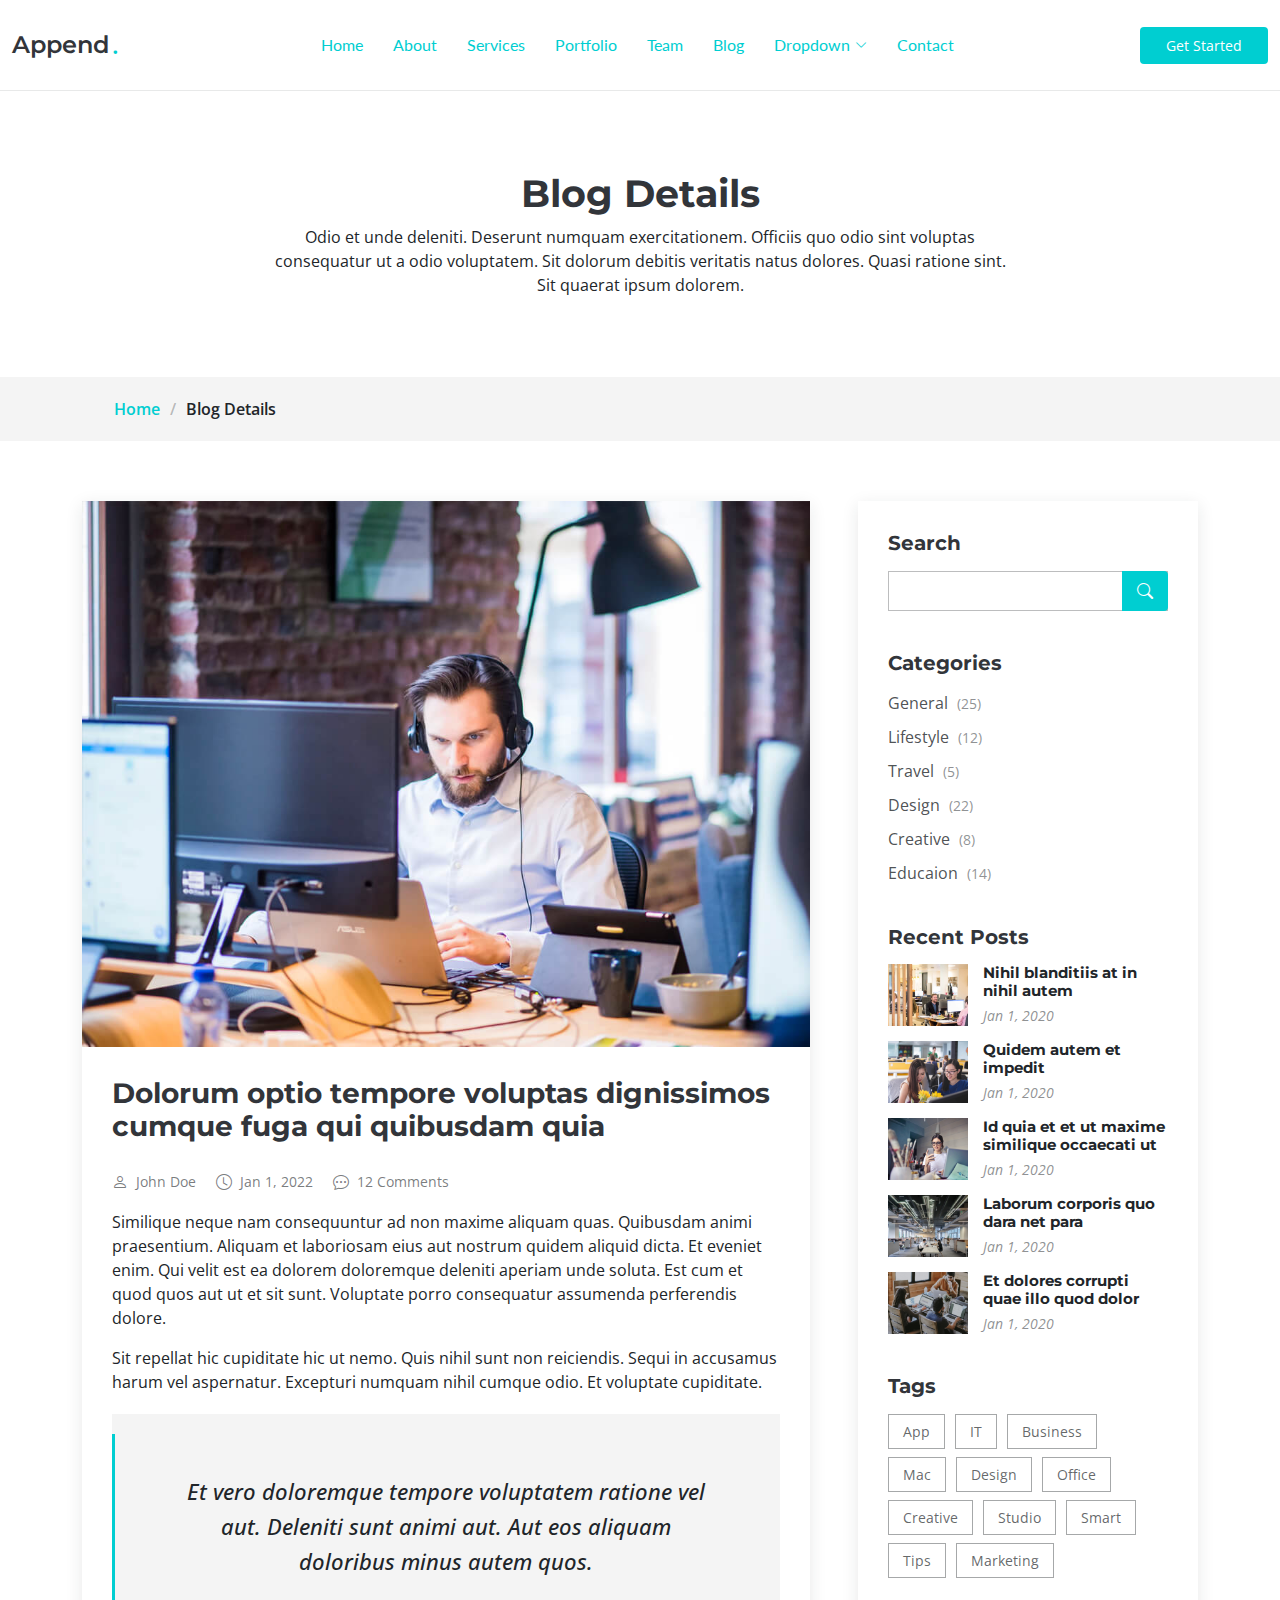
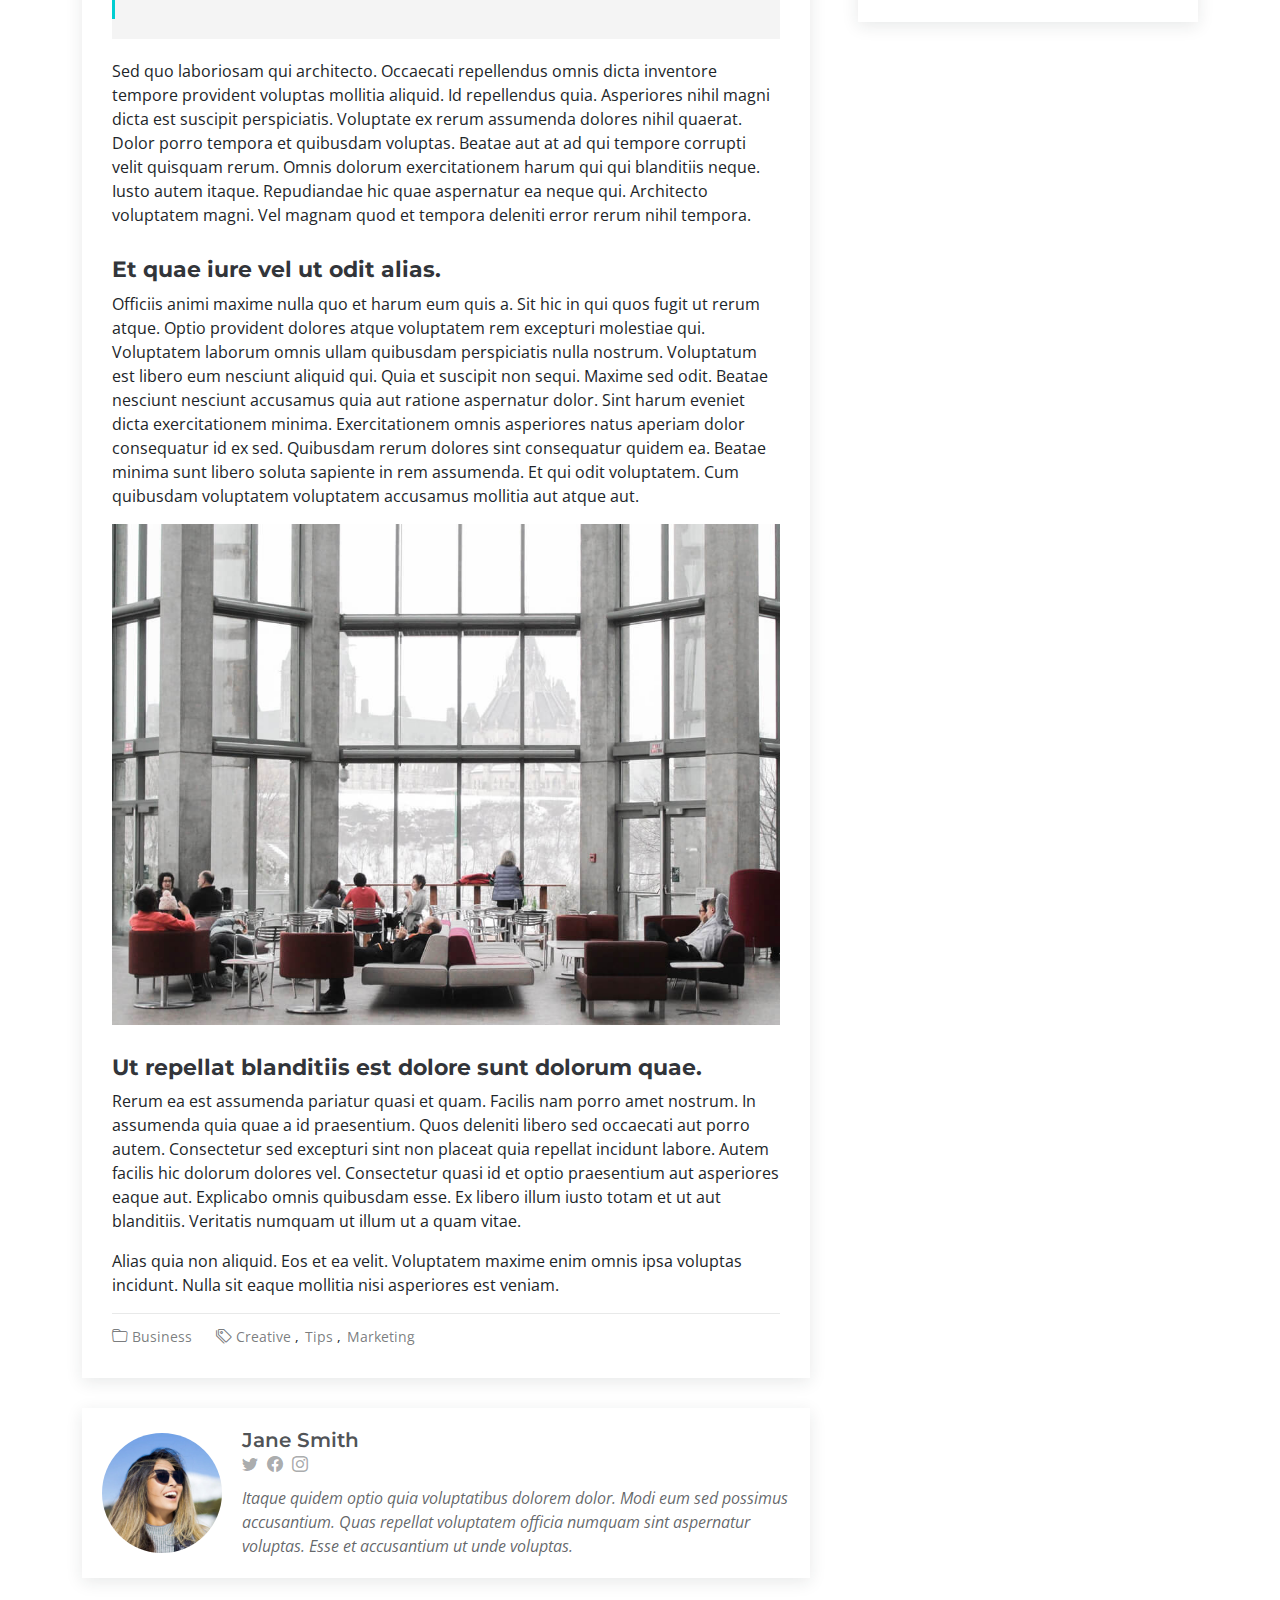
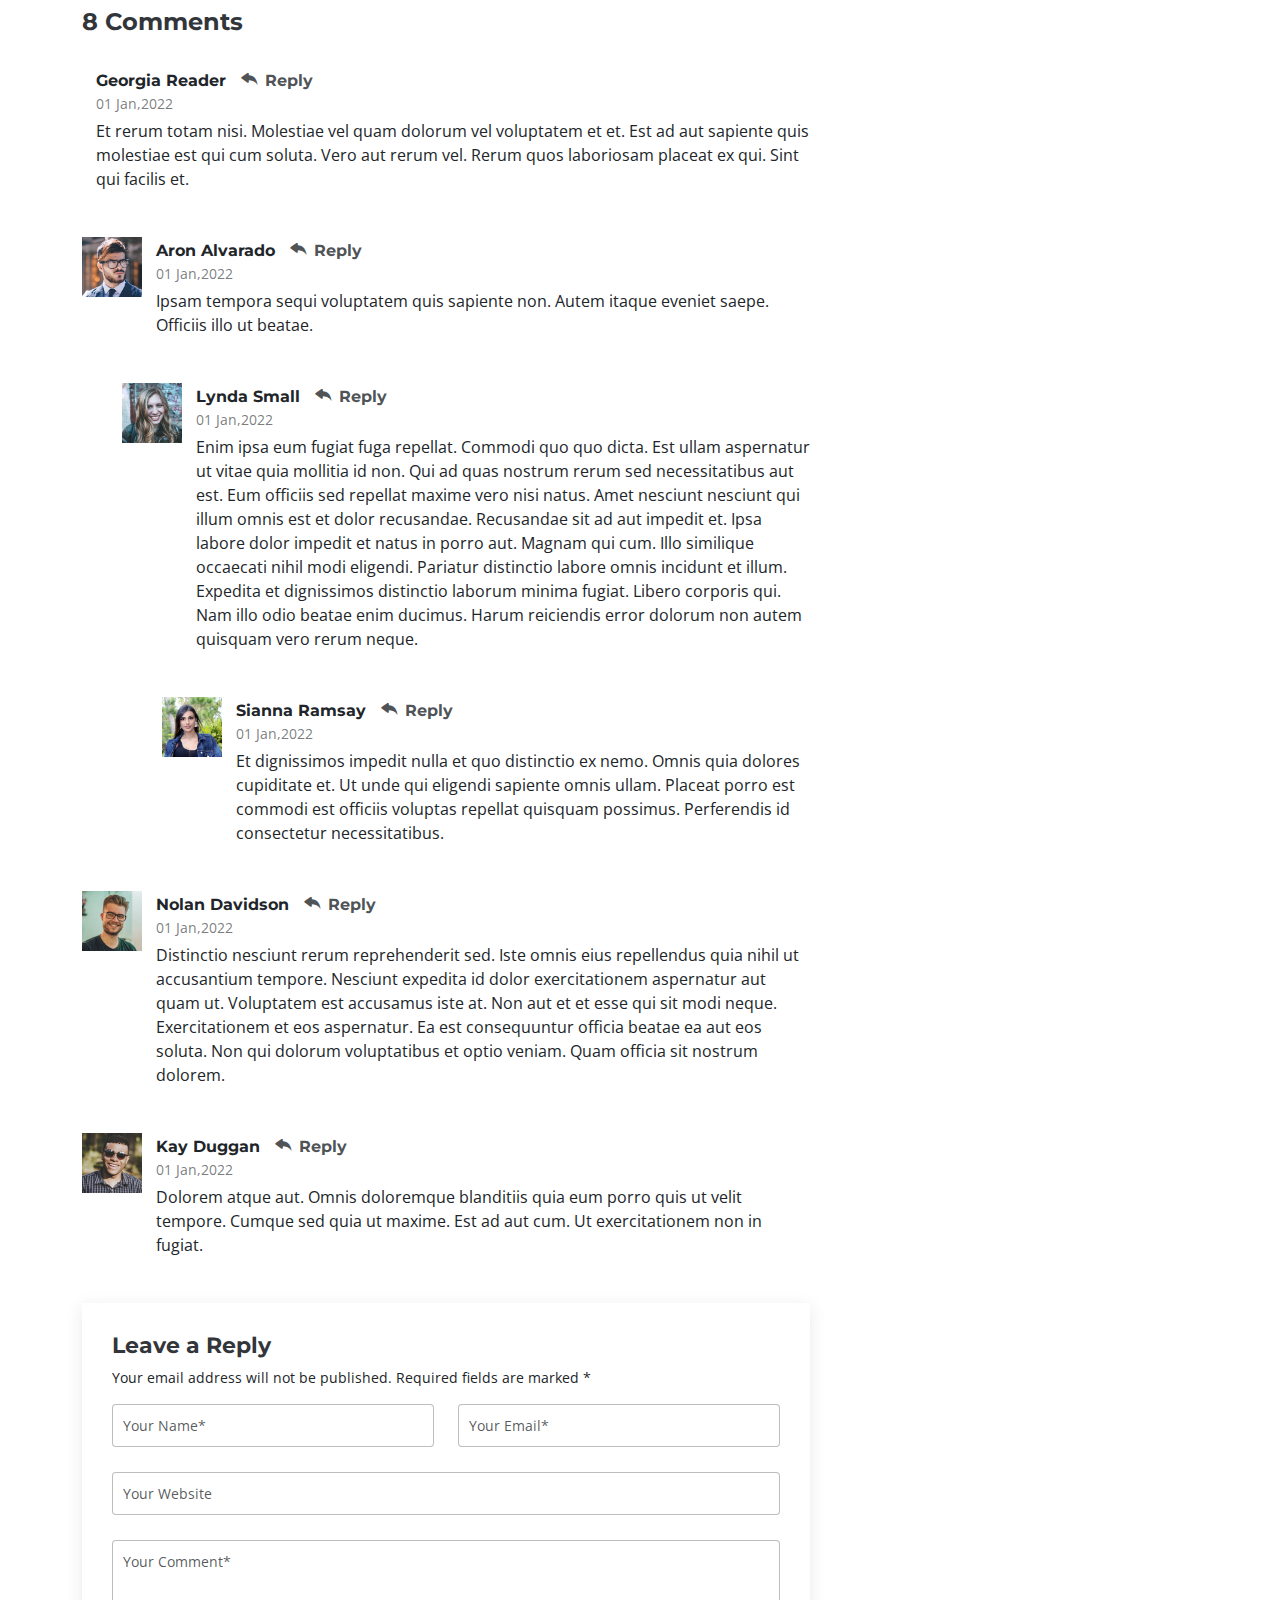
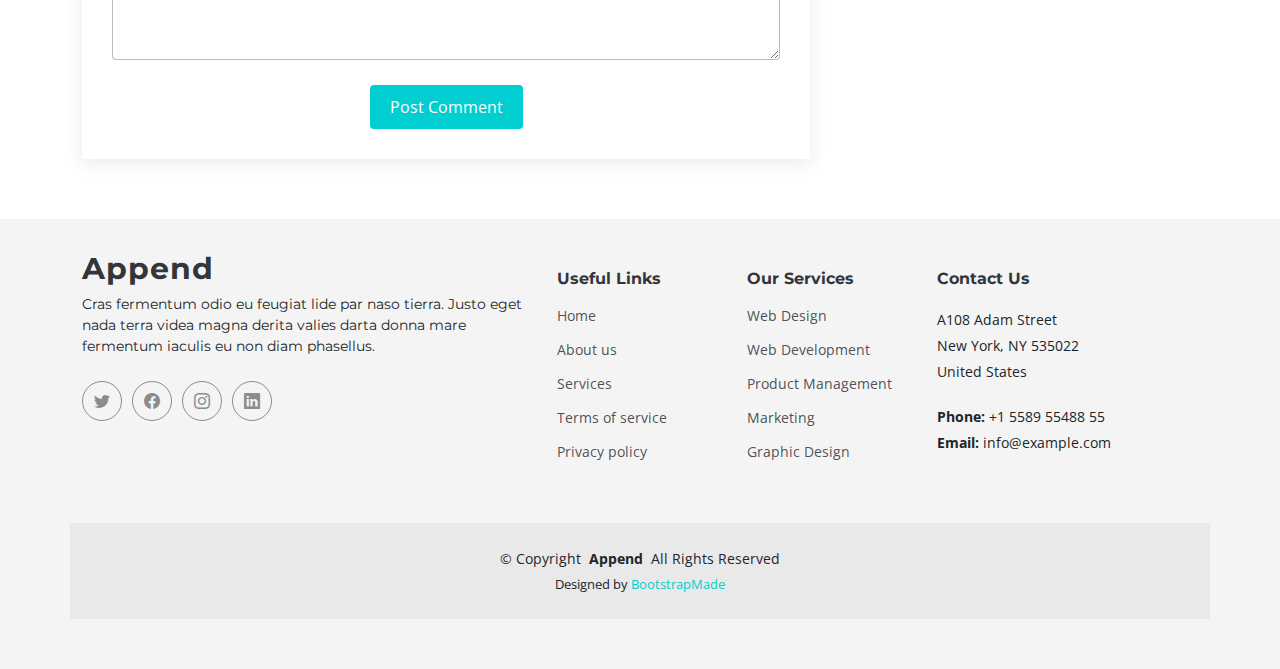
==== blog-details.html @ c31ed6a3 "Changes 01" ====
<!DOCTYPE html>
<html lang="en">

<head>
  <meta charset="utf-8">
  <meta content="width=device-width, initial-scale=1.0" name="viewport">

  <title>Blog Details - Append Bootstrap Temlate</title>
  <meta content="" name="description">
  <meta content="" name="keywords">

  <!-- Favicons -->
  <link href="assets/img/favicon.png" rel="icon">
  <link href="assets/img/apple-touch-icon.png" rel="apple-touch-icon">

  <!-- Fonts -->
  <link href="https://fonts.googleapis.com" rel="preconnect">
  <link href="https://fonts.gstatic.com" rel="preconnect" crossorigin>
  <link href="https://fonts.googleapis.com/css2?family=Open+Sans:ital,wght@0,300;0,400;0,500;0,600;0,700;0,800;1,300;1,400;1,500;1,600;1,700;1,800&family=Montserrat:ital,wght@0,100;0,200;0,300;0,400;0,500;0,600;0,700;0,800;0,900;1,100;1,200;1,300;1,400;1,500;1,600;1,700;1,800;1,900&family=Lato:ital,wght@0,100;0,300;0,400;0,700;0,900;1,100;1,300;1,400;1,700;1,900&display=swap" rel="stylesheet">

  <!-- Vendor CSS Files -->
  <link href="assets/vendor/bootstrap/css/bootstrap.min.css" rel="stylesheet">
  <link href="assets/vendor/bootstrap-icons/bootstrap-icons.css" rel="stylesheet">
  <link href="assets/vendor/glightbox/css/glightbox.min.css" rel="stylesheet">
  <link href="assets/vendor/swiper/swiper-bundle.min.css" rel="stylesheet">
  <link href="assets/vendor/aos/aos.css" rel="stylesheet">

  <!-- Template Main CSS File -->
  <link href="assets/css/main.css" rel="stylesheet">

  <!-- =======================================================
  * Template Name: Append
  * Updated: Sep 18 2023 with Bootstrap v5.3.2
  * Template URL: https://bootstrapmade.com/append-bootstrap-website-template/
  * Author: BootstrapMade.com
  * License: https://bootstrapmade.com/license/
  ======================================================== -->
</head>

<body class="blog-details-page" data-bs-spy="scroll" data-bs-target="#navmenu">

  <!-- ======= Header ======= -->
  <header id="header" class="header sticky-top d-flex align-items-center">
    <div class="container-fluid d-flex align-items-center justify-content-between">

      <a href="index.html" class="logo d-flex align-items-center me-auto me-xl-0">
        <!-- Uncomment the line below if you also wish to use an image logo -->
        <!-- <img src="assets/img/logo.png" alt=""> -->
        <h1>Append</h1>
        <span>.</span>
      </a>

      <!-- Nav Menu -->
      <nav id="navmenu" class="navmenu">
        <ul>
          <li><a href="index.html#hero">Home</a></li>
          <li><a href="index.html#about">About</a></li>
          <li><a href="index.html#services">Services</a></li>
          <li><a href="index.html#portfolio">Portfolio</a></li>
          <li><a href="index.html#team">Team</a></li>
          <li><a href="blog.html">Blog</a></li>
          <li class="dropdown has-dropdown"><a href="#"><span>Dropdown</span> <i class="bi bi-chevron-down"></i></a>
            <ul class="dd-box-shadow">
              <li><a href="#">Dropdown 1</a></li>
              <li class="dropdown has-dropdown"><a href="#"><span>Deep Dropdown</span> <i class="bi bi-chevron-down"></i></a>
                <ul class="dd-box-shadow">
                  <li><a href="#">Deep Dropdown 1</a></li>
                  <li><a href="#">Deep Dropdown 2</a></li>
                  <li><a href="#">Deep Dropdown 3</a></li>
                  <li><a href="#">Deep Dropdown 4</a></li>
                  <li><a href="#">Deep Dropdown 5</a></li>
                </ul>
              </li>
              <li><a href="#">Dropdown 2</a></li>
              <li><a href="#">Dropdown 3</a></li>
              <li><a href="#">Dropdown 4</a></li>
            </ul>
          </li>
          <li><a href="index.html#contact">Contact</a></li>
        </ul>

        <i class="mobile-nav-toggle d-xl-none bi bi-list"></i>
      </nav><!-- End Nav Menu -->

      <a class="btn-getstarted" href="index.html#about">Get Started</a>

    </div>
  </header><!-- End Header -->

  <main id="main">

    <!-- Blog Details Page Title & Breadcrumbs -->
    <div data-aos="fade" class="page-title">
      <div class="heading">
        <div class="container">
          <div class="row d-flex justify-content-center text-center">
            <div class="col-lg-8">
              <h1>Blog Details</h1>
              <p class="mb-0">Odio et unde deleniti. Deserunt numquam exercitationem. Officiis quo odio sint voluptas consequatur ut a odio voluptatem. Sit dolorum debitis veritatis natus dolores. Quasi ratione sint. Sit quaerat ipsum dolorem.</p>
            </div>
          </div>
        </div>
      </div>
      <nav class="breadcrumbs">
        <div class="container">
          <ol>
            <li><a href="index.html">Home</a></li>
            <li class="current">Blog Details</li>
          </ol>
        </div>
      </nav>
    </div><!-- End Page Title -->

    <!-- Blog-details Section - Blog Details Page -->
    <section id="blog-details" class="blog-details">

      <div class="container" data-aos="fade-up" data-aos-delay="100">

        <div class="row g-5">

          <div class="col-lg-8">

            <article class="article">

              <div class="post-img">
                <img src="assets/img/blog/blog-1.jpg" alt="" class="img-fluid">
              </div>

              <h2 class="title">Dolorum optio tempore voluptas dignissimos cumque fuga qui quibusdam quia</h2>

              <div class="meta-top">
                <ul>
                  <li class="d-flex align-items-center"><i class="bi bi-person"></i> <a href="blog-details.html">John Doe</a></li>
                  <li class="d-flex align-items-center"><i class="bi bi-clock"></i> <a href="blog-details.html"><time datetime="2020-01-01">Jan 1, 2022</time></a></li>
                  <li class="d-flex align-items-center"><i class="bi bi-chat-dots"></i> <a href="blog-details.html">12 Comments</a></li>
                </ul>
              </div><!-- End meta top -->

              <div class="content">
                <p>
                  Similique neque nam consequuntur ad non maxime aliquam quas. Quibusdam animi praesentium. Aliquam et laboriosam eius aut nostrum quidem aliquid dicta.
                  Et eveniet enim. Qui velit est ea dolorem doloremque deleniti aperiam unde soluta. Est cum et quod quos aut ut et sit sunt. Voluptate porro consequatur assumenda perferendis dolore.
                </p>

                <p>
                  Sit repellat hic cupiditate hic ut nemo. Quis nihil sunt non reiciendis. Sequi in accusamus harum vel aspernatur. Excepturi numquam nihil cumque odio. Et voluptate cupiditate.
                </p>

                <blockquote>
                  <p>
                    Et vero doloremque tempore voluptatem ratione vel aut. Deleniti sunt animi aut. Aut eos aliquam doloribus minus autem quos.
                  </p>
                </blockquote>

                <p>
                  Sed quo laboriosam qui architecto. Occaecati repellendus omnis dicta inventore tempore provident voluptas mollitia aliquid. Id repellendus quia. Asperiores nihil magni dicta est suscipit perspiciatis. Voluptate ex rerum assumenda dolores nihil quaerat.
                  Dolor porro tempora et quibusdam voluptas. Beatae aut at ad qui tempore corrupti velit quisquam rerum. Omnis dolorum exercitationem harum qui qui blanditiis neque.
                  Iusto autem itaque. Repudiandae hic quae aspernatur ea neque qui. Architecto voluptatem magni. Vel magnam quod et tempora deleniti error rerum nihil tempora.
                </p>

                <h3>Et quae iure vel ut odit alias.</h3>
                <p>
                  Officiis animi maxime nulla quo et harum eum quis a. Sit hic in qui quos fugit ut rerum atque. Optio provident dolores atque voluptatem rem excepturi molestiae qui. Voluptatem laborum omnis ullam quibusdam perspiciatis nulla nostrum. Voluptatum est libero eum nesciunt aliquid qui.
                  Quia et suscipit non sequi. Maxime sed odit. Beatae nesciunt nesciunt accusamus quia aut ratione aspernatur dolor. Sint harum eveniet dicta exercitationem minima. Exercitationem omnis asperiores natus aperiam dolor consequatur id ex sed. Quibusdam rerum dolores sint consequatur quidem ea.
                  Beatae minima sunt libero soluta sapiente in rem assumenda. Et qui odit voluptatem. Cum quibusdam voluptatem voluptatem accusamus mollitia aut atque aut.
                </p>
                <img src="assets/img/blog/blog-inside-post.jpg" class="img-fluid" alt="">

                <h3>Ut repellat blanditiis est dolore sunt dolorum quae.</h3>
                <p>
                  Rerum ea est assumenda pariatur quasi et quam. Facilis nam porro amet nostrum. In assumenda quia quae a id praesentium. Quos deleniti libero sed occaecati aut porro autem. Consectetur sed excepturi sint non placeat quia repellat incidunt labore. Autem facilis hic dolorum dolores vel.
                  Consectetur quasi id et optio praesentium aut asperiores eaque aut. Explicabo omnis quibusdam esse. Ex libero illum iusto totam et ut aut blanditiis. Veritatis numquam ut illum ut a quam vitae.
                </p>
                <p>
                  Alias quia non aliquid. Eos et ea velit. Voluptatem maxime enim omnis ipsa voluptas incidunt. Nulla sit eaque mollitia nisi asperiores est veniam.
                </p>

              </div><!-- End post content -->

              <div class="meta-bottom">
                <i class="bi bi-folder"></i>
                <ul class="cats">
                  <li><a href="#">Business</a></li>
                </ul>

                <i class="bi bi-tags"></i>
                <ul class="tags">
                  <li><a href="#">Creative</a></li>
                  <li><a href="#">Tips</a></li>
                  <li><a href="#">Marketing</a></li>
                </ul>
              </div><!-- End meta bottom -->

            </article><!-- End post article -->

            <div class="blog-author d-flex align-items-center">
              <img src="assets/img/blog/blog-author.jpg" class="rounded-circle flex-shrink-0" alt="">
              <div>
                <h4>Jane Smith</h4>
                <div class="social-links">
                  <a href="https://twitters.com/#"><i class="bi bi-twitter"></i></a>
                  <a href="https://facebook.com/#"><i class="bi bi-facebook"></i></a>
                  <a href="https://instagram.com/#"><i class="biu bi-instagram"></i></a>
                </div>
                <p>
                  Itaque quidem optio quia voluptatibus dolorem dolor. Modi eum sed possimus accusantium. Quas repellat voluptatem officia numquam sint aspernatur voluptas. Esse et accusantium ut unde voluptas.
                </p>
              </div>
            </div><!-- End post author -->

            <div class="comments">

              <h4 class="comments-count">8 Comments</h4>

              <div id="comment-1" class="comment">
                <div class="d-flex">
                  <div class="comment-img"><img src="assets/img/blog/comments.jpg" alt=""></div>
                  <div>
                    <h5><a href="">Georgia Reader</a> <a href="#" class="reply"><i class="bi bi-reply-fill"></i> Reply</a></h5>
                    <time datetime="2020-01-01">01 Jan,2022</time>
                    <p>
                      Et rerum totam nisi. Molestiae vel quam dolorum vel voluptatem et et. Est ad aut sapiente quis molestiae est qui cum soluta.
                      Vero aut rerum vel. Rerum quos laboriosam placeat ex qui. Sint qui facilis et.
                    </p>
                  </div>
                </div>
              </div><!-- End comment #1 -->

              <div id="comment-2" class="comment">
                <div class="d-flex">
                  <div class="comment-img"><img src="assets/img/blog/comments-2.jpg" alt=""></div>
                  <div>
                    <h5><a href="">Aron Alvarado</a> <a href="#" class="reply"><i class="bi bi-reply-fill"></i> Reply</a></h5>
                    <time datetime="2020-01-01">01 Jan,2022</time>
                    <p>
                      Ipsam tempora sequi voluptatem quis sapiente non. Autem itaque eveniet saepe. Officiis illo ut beatae.
                    </p>
                  </div>
                </div>

                <div id="comment-reply-1" class="comment comment-reply">
                  <div class="d-flex">
                    <div class="comment-img"><img src="assets/img/blog/comments-3.jpg" alt=""></div>
                    <div>
                      <h5><a href="">Lynda Small</a> <a href="#" class="reply"><i class="bi bi-reply-fill"></i> Reply</a></h5>
                      <time datetime="2020-01-01">01 Jan,2022</time>
                      <p>
                        Enim ipsa eum fugiat fuga repellat. Commodi quo quo dicta. Est ullam aspernatur ut vitae quia mollitia id non. Qui ad quas nostrum rerum sed necessitatibus aut est. Eum officiis sed repellat maxime vero nisi natus. Amet nesciunt nesciunt qui illum omnis est et dolor recusandae.

                        Recusandae sit ad aut impedit et. Ipsa labore dolor impedit et natus in porro aut. Magnam qui cum. Illo similique occaecati nihil modi eligendi. Pariatur distinctio labore omnis incidunt et illum. Expedita et dignissimos distinctio laborum minima fugiat.

                        Libero corporis qui. Nam illo odio beatae enim ducimus. Harum reiciendis error dolorum non autem quisquam vero rerum neque.
                      </p>
                    </div>
                  </div>

                  <div id="comment-reply-2" class="comment comment-reply">
                    <div class="d-flex">
                      <div class="comment-img"><img src="assets/img/blog/comments-4.jpg" alt=""></div>
                      <div>
                        <h5><a href="">Sianna Ramsay</a> <a href="#" class="reply"><i class="bi bi-reply-fill"></i> Reply</a></h5>
                        <time datetime="2020-01-01">01 Jan,2022</time>
                        <p>
                          Et dignissimos impedit nulla et quo distinctio ex nemo. Omnis quia dolores cupiditate et. Ut unde qui eligendi sapiente omnis ullam. Placeat porro est commodi est officiis voluptas repellat quisquam possimus. Perferendis id consectetur necessitatibus.
                        </p>
                      </div>
                    </div>

                  </div><!-- End comment reply #2-->

                </div><!-- End comment reply #1-->

              </div><!-- End comment #2-->

              <div id="comment-3" class="comment">
                <div class="d-flex">
                  <div class="comment-img"><img src="assets/img/blog/comments-5.jpg" alt=""></div>
                  <div>
                    <h5><a href="">Nolan Davidson</a> <a href="#" class="reply"><i class="bi bi-reply-fill"></i> Reply</a></h5>
                    <time datetime="2020-01-01">01 Jan,2022</time>
                    <p>
                      Distinctio nesciunt rerum reprehenderit sed. Iste omnis eius repellendus quia nihil ut accusantium tempore. Nesciunt expedita id dolor exercitationem aspernatur aut quam ut. Voluptatem est accusamus iste at.
                      Non aut et et esse qui sit modi neque. Exercitationem et eos aspernatur. Ea est consequuntur officia beatae ea aut eos soluta. Non qui dolorum voluptatibus et optio veniam. Quam officia sit nostrum dolorem.
                    </p>
                  </div>
                </div>

              </div><!-- End comment #3 -->

              <div id="comment-4" class="comment">
                <div class="d-flex">
                  <div class="comment-img"><img src="assets/img/blog/comments-6.jpg" alt=""></div>
                  <div>
                    <h5><a href="">Kay Duggan</a> <a href="#" class="reply"><i class="bi bi-reply-fill"></i> Reply</a></h5>
                    <time datetime="2020-01-01">01 Jan,2022</time>
                    <p>
                      Dolorem atque aut. Omnis doloremque blanditiis quia eum porro quis ut velit tempore. Cumque sed quia ut maxime. Est ad aut cum. Ut exercitationem non in fugiat.
                    </p>
                  </div>
                </div>

              </div><!-- End comment #4 -->

              <div class="reply-form">

                <h4>Leave a Reply</h4>
                <p>Your email address will not be published. Required fields are marked * </p>
                <form action="">
                  <div class="row">
                    <div class="col-md-6 form-group">
                      <input name="name" type="text" class="form-control" placeholder="Your Name*">
                    </div>
                    <div class="col-md-6 form-group">
                      <input name="email" type="text" class="form-control" placeholder="Your Email*">
                    </div>
                  </div>
                  <div class="row">
                    <div class="col form-group">
                      <input name="website" type="text" class="form-control" placeholder="Your Website">
                    </div>
                  </div>
                  <div class="row">
                    <div class="col form-group">
                      <textarea name="comment" class="form-control" placeholder="Your Comment*"></textarea>
                    </div>
                  </div>

                  <div class="text-center">
                    <button type="submit" class="btn btn-primary">Post Comment</button>
                  </div>

                </form>

              </div>

            </div><!-- End blog comments -->

          </div>

          <div class="col-lg-4">

            <div class="sidebar">

              <div class="sidebar-item search-form">
                <h3 class="sidebar-title">Search</h3>
                <form action="" class="mt-3">
                  <input type="text">
                  <button type="submit"><i class="bi bi-search"></i></button>
                </form>
              </div><!-- End sidebar search formn-->

              <div class="sidebar-item categories">
                <h3 class="sidebar-title">Categories</h3>
                <ul class="mt-3">
                  <li><a href="#">General <span>(25)</span></a></li>
                  <li><a href="#">Lifestyle <span>(12)</span></a></li>
                  <li><a href="#">Travel <span>(5)</span></a></li>
                  <li><a href="#">Design <span>(22)</span></a></li>
                  <li><a href="#">Creative <span>(8)</span></a></li>
                  <li><a href="#">Educaion <span>(14)</span></a></li>
                </ul>
              </div><!-- End sidebar categories-->

              <div class="sidebar-item recent-posts">
                <h3 class="sidebar-title">Recent Posts</h3>

                <div class="post-item">
                  <img src="assets/img/blog/blog-recent-1.jpg" alt="" class="flex-shrink-0">
                  <div>
                    <h4><a href="blog-details.html">Nihil blanditiis at in nihil autem</a></h4>
                    <time datetime="2020-01-01">Jan 1, 2020</time>
                  </div>
                </div><!-- End recent post item-->

                <div class="post-item">
                  <img src="assets/img/blog/blog-recent-2.jpg" alt="" class="flex-shrink-0">
                  <div>
                    <h4><a href="blog-details.html">Quidem autem et impedit</a></h4>
                    <time datetime="2020-01-01">Jan 1, 2020</time>
                  </div>
                </div><!-- End recent post item-->

                <div class="post-item">
                  <img src="assets/img/blog/blog-recent-3.jpg" alt="" class="flex-shrink-0">
                  <div>
                    <h4><a href="blog-details.html">Id quia et et ut maxime similique occaecati ut</a></h4>
                    <time datetime="2020-01-01">Jan 1, 2020</time>
                  </div>
                </div><!-- End recent post item-->

                <div class="post-item">
                  <img src="assets/img/blog/blog-recent-4.jpg" alt="" class="flex-shrink-0">
                  <div>
                    <h4><a href="blog-details.html">Laborum corporis quo dara net para</a></h4>
                    <time datetime="2020-01-01">Jan 1, 2020</time>
                  </div>
                </div><!-- End recent post item-->

                <div class="post-item">
                  <img src="assets/img/blog/blog-recent-5.jpg" alt="" class="flex-shrink-0">
                  <div>
                    <h4><a href="blog-details.html">Et dolores corrupti quae illo quod dolor</a></h4>
                    <time datetime="2020-01-01">Jan 1, 2020</time>
                  </div>
                </div><!-- End recent post item-->

              </div><!-- End sidebar recent posts-->

              <div class="sidebar-item tags">
                <h3 class="sidebar-title">Tags</h3>
                <ul class="mt-3">
                  <li><a href="#">App</a></li>
                  <li><a href="#">IT</a></li>
                  <li><a href="#">Business</a></li>
                  <li><a href="#">Mac</a></li>
                  <li><a href="#">Design</a></li>
                  <li><a href="#">Office</a></li>
                  <li><a href="#">Creative</a></li>
                  <li><a href="#">Studio</a></li>
                  <li><a href="#">Smart</a></li>
                  <li><a href="#">Tips</a></li>
                  <li><a href="#">Marketing</a></li>
                </ul>
              </div><!-- End sidebar tags-->

            </div><!-- End Sidebar -->

          </div>

        </div>

      </div>

    </section><!-- End Blog-details Section -->

  </main>

  <!-- ======= Footer ======= -->
  <footer id="footer" class="footer">

    <div class="container footer-top">
      <div class="row gy-4">
        <div class="col-lg-5 col-md-12 footer-about">
          <a href="index.html" class="logo d-flex align-items-center">
            <span>Append</span>
          </a>
          <p>Cras fermentum odio eu feugiat lide par naso tierra. Justo eget nada terra videa magna derita valies darta donna mare fermentum iaculis eu non diam phasellus.</p>
          <div class="social-links d-flex mt-4">
            <a href=""><i class="bi bi-twitter"></i></a>
            <a href=""><i class="bi bi-facebook"></i></a>
            <a href=""><i class="bi bi-instagram"></i></a>
            <a href=""><i class="bi bi-linkedin"></i></a>
          </div>
        </div>

        <div class="col-lg-2 col-6 footer-links">
          <h4>Useful Links</h4>
          <ul>
            <li><a href="#">Home</a></li>
            <li><a href="#">About us</a></li>
            <li><a href="#">Services</a></li>
            <li><a href="#">Terms of service</a></li>
            <li><a href="#">Privacy policy</a></li>
          </ul>
        </div>

        <div class="col-lg-2 col-6 footer-links">
          <h4>Our Services</h4>
          <ul>
            <li><a href="#">Web Design</a></li>
            <li><a href="#">Web Development</a></li>
            <li><a href="#">Product Management</a></li>
            <li><a href="#">Marketing</a></li>
            <li><a href="#">Graphic Design</a></li>
          </ul>
        </div>

        <div class="col-lg-3 col-md-12 footer-contact text-center text-md-start">
          <h4>Contact Us</h4>
          <p>A108 Adam Street</p>
          <p>New York, NY 535022</p>
          <p>United States</p>
          <p class="mt-4"><strong>Phone:</strong> <span>+1 5589 55488 55</span></p>
          <p><strong>Email:</strong> <span>info@example.com</span></p>
        </div>

      </div>
    </div>

    <div class="container copyright text-center mt-4">
      <p>&copy; <span>Copyright</span> <strong class="px-1">Append</strong> <span>All Rights Reserved</span></p>
      <div class="credits">
        <!-- All the links in the footer should remain intact. -->
        <!-- You can delete the links only if you've purchased the pro version. -->
        <!-- Licensing information: https://bootstrapmade.com/license/ -->
        <!-- Purchase the pro version with working PHP/AJAX contact form: [buy-url] -->
        Designed by <a href="https://bootstrapmade.com/">BootstrapMade</a>
      </div>
    </div>

  </footer><!-- End Footer -->

  <!-- Scroll Top Button -->
  <a href="#" id="scroll-top" class="scroll-top d-flex align-items-center justify-content-center"><i class="bi bi-arrow-up-short"></i></a>

  <!-- Preloader -->
  <div id="preloader">
    <div></div>
    <div></div>
    <div></div>
    <div></div>
  </div>

  <!-- Vendor JS Files -->
  <script src="assets/vendor/bootstrap/js/bootstrap.bundle.min.js"></script>
  <script src="assets/vendor/glightbox/js/glightbox.min.js"></script>
  <script src="assets/vendor/purecounter/purecounter_vanilla.js"></script>
  <script src="assets/vendor/isotope-layout/isotope.pkgd.min.js"></script>
  <script src="assets/vendor/swiper/swiper-bundle.min.js"></script>
  <script src="assets/vendor/aos/aos.js"></script>
  <script src="assets/vendor/php-email-form/validate.js"></script>

  <!-- Template Main JS File -->
  <script src="assets/js/main.js"></script>

</body>

</html>
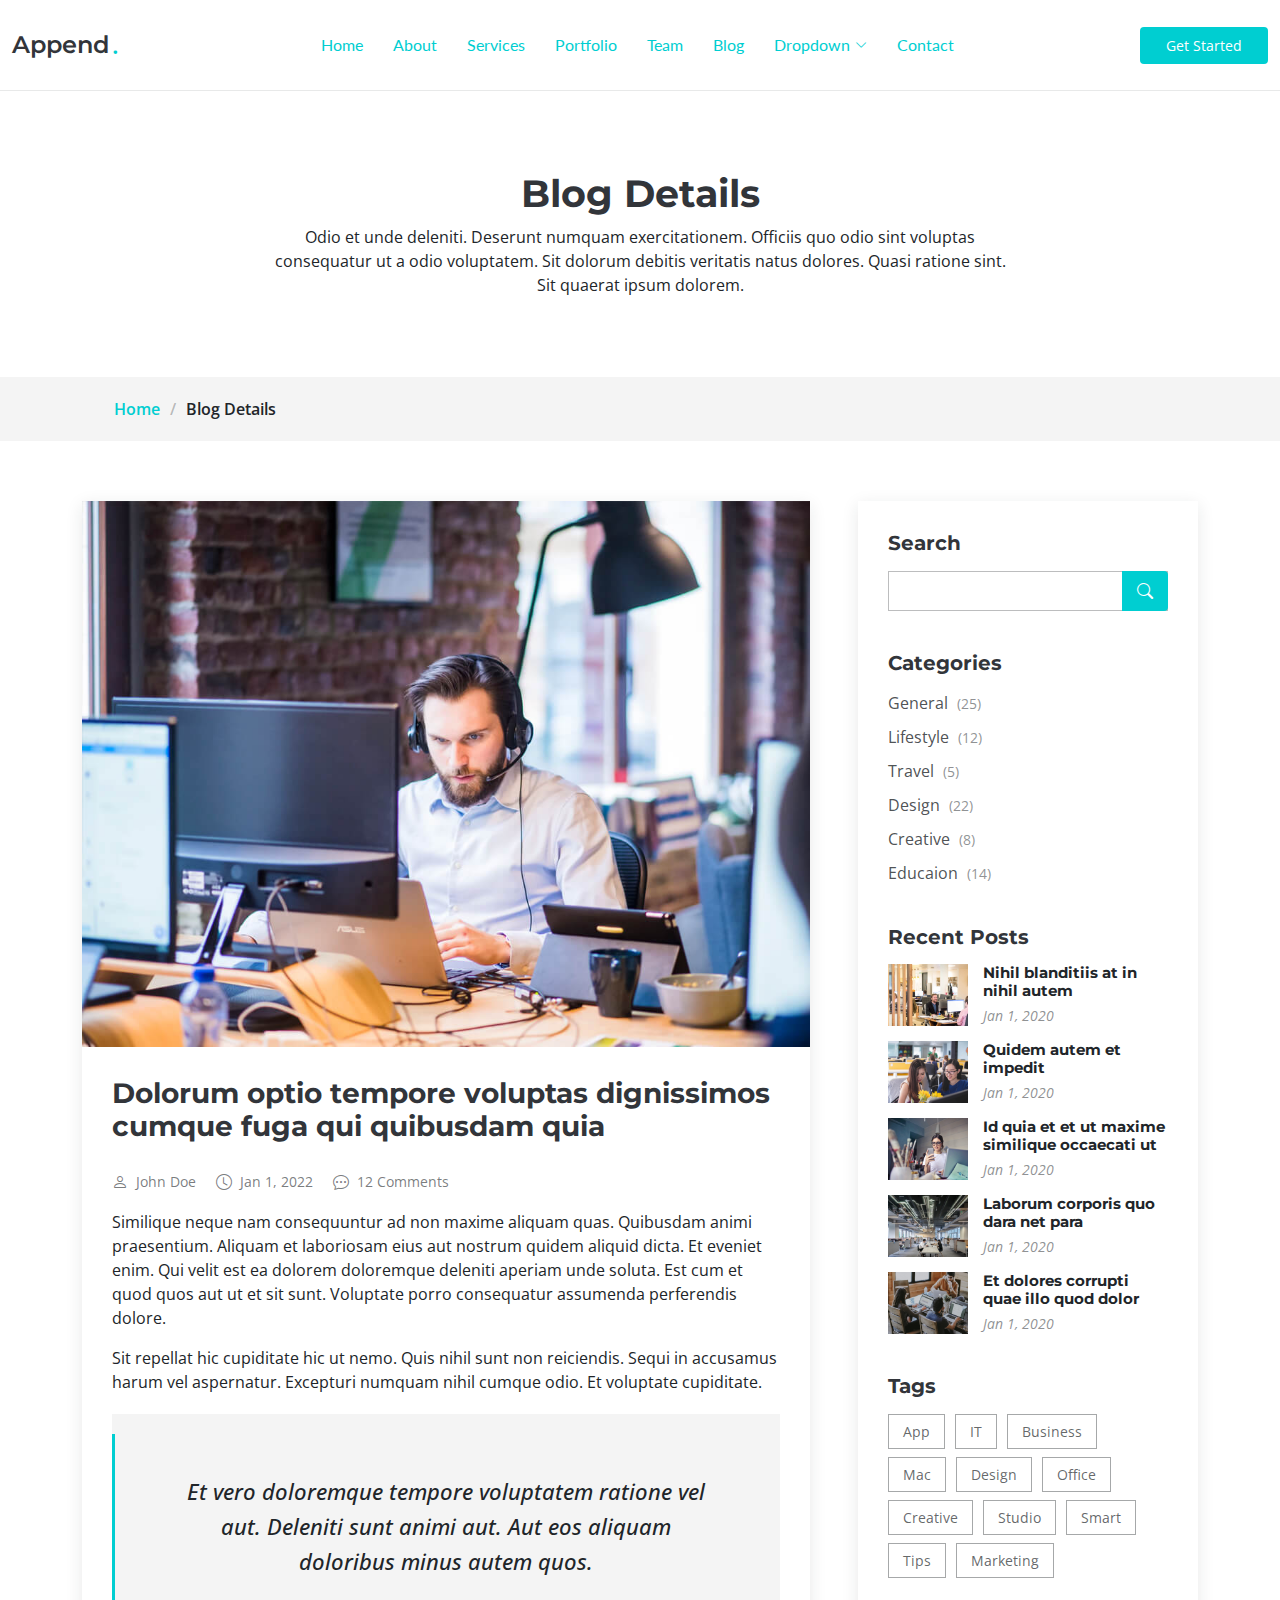
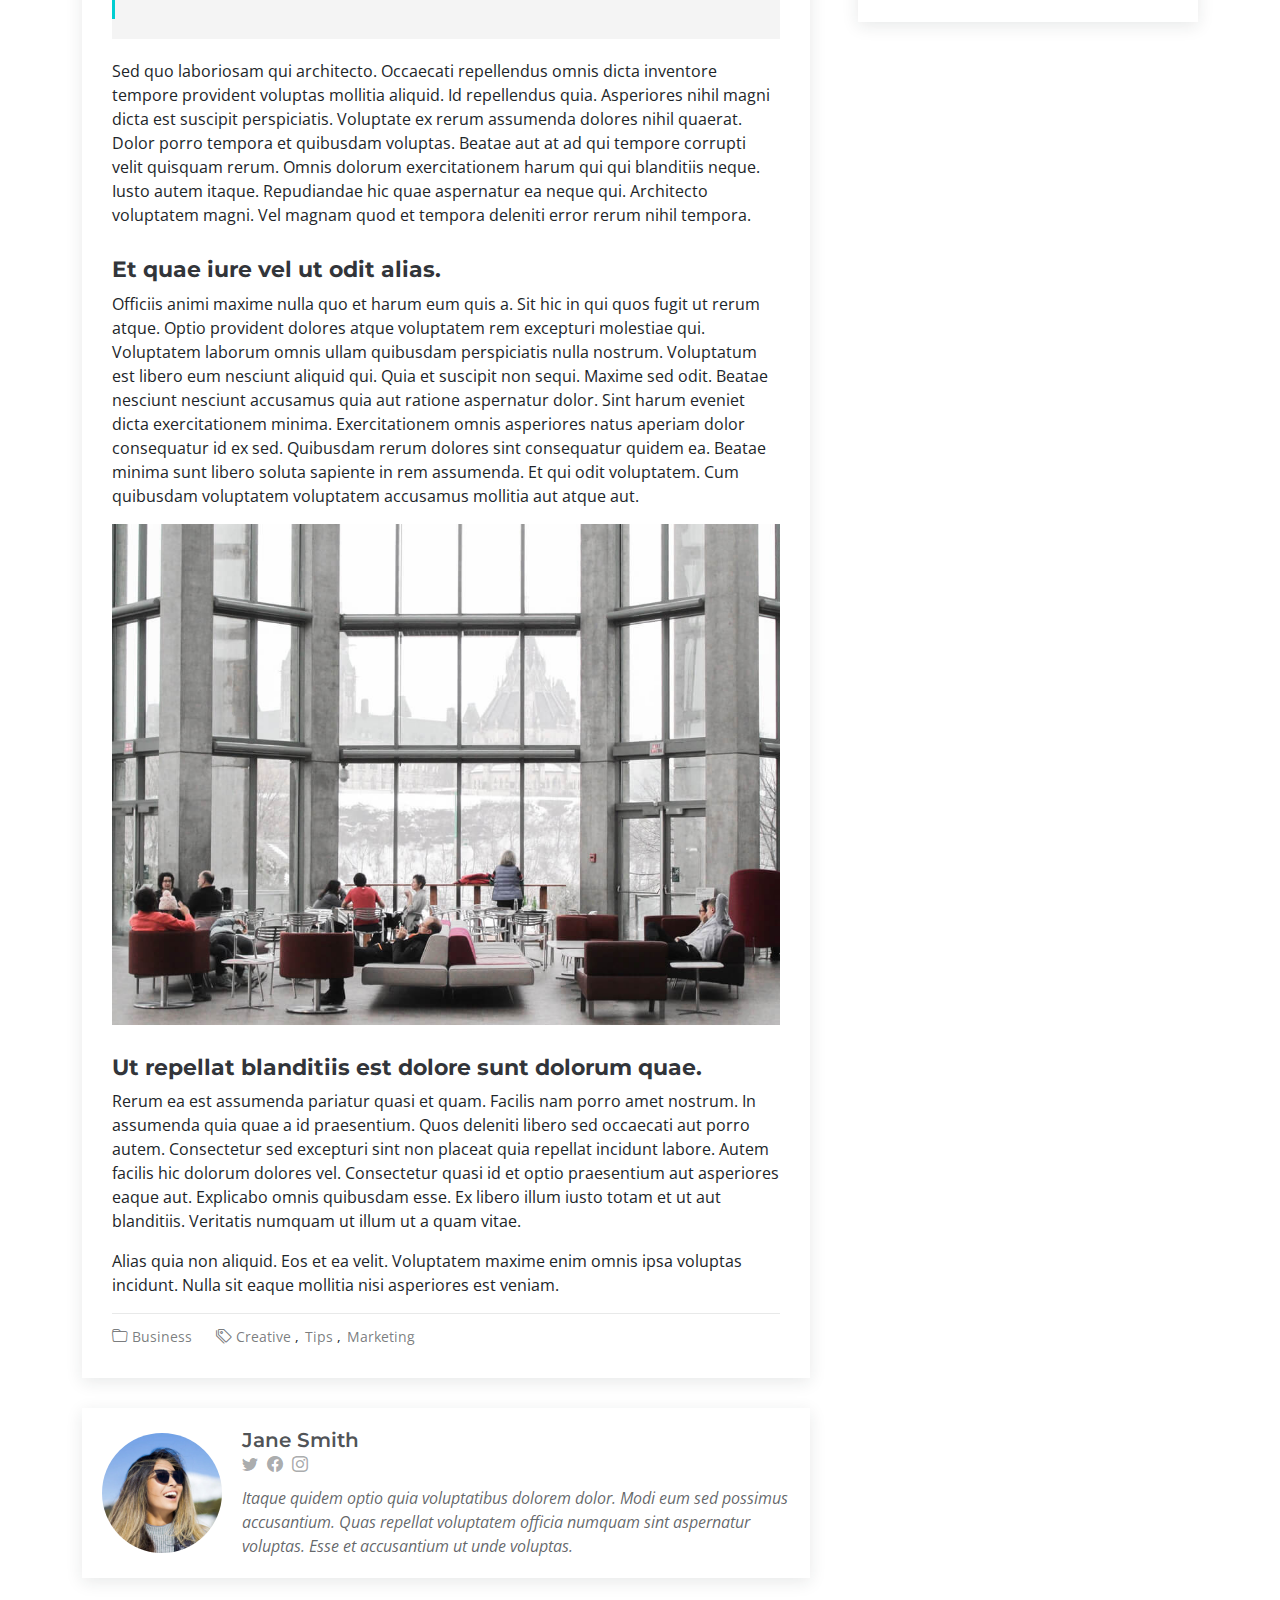
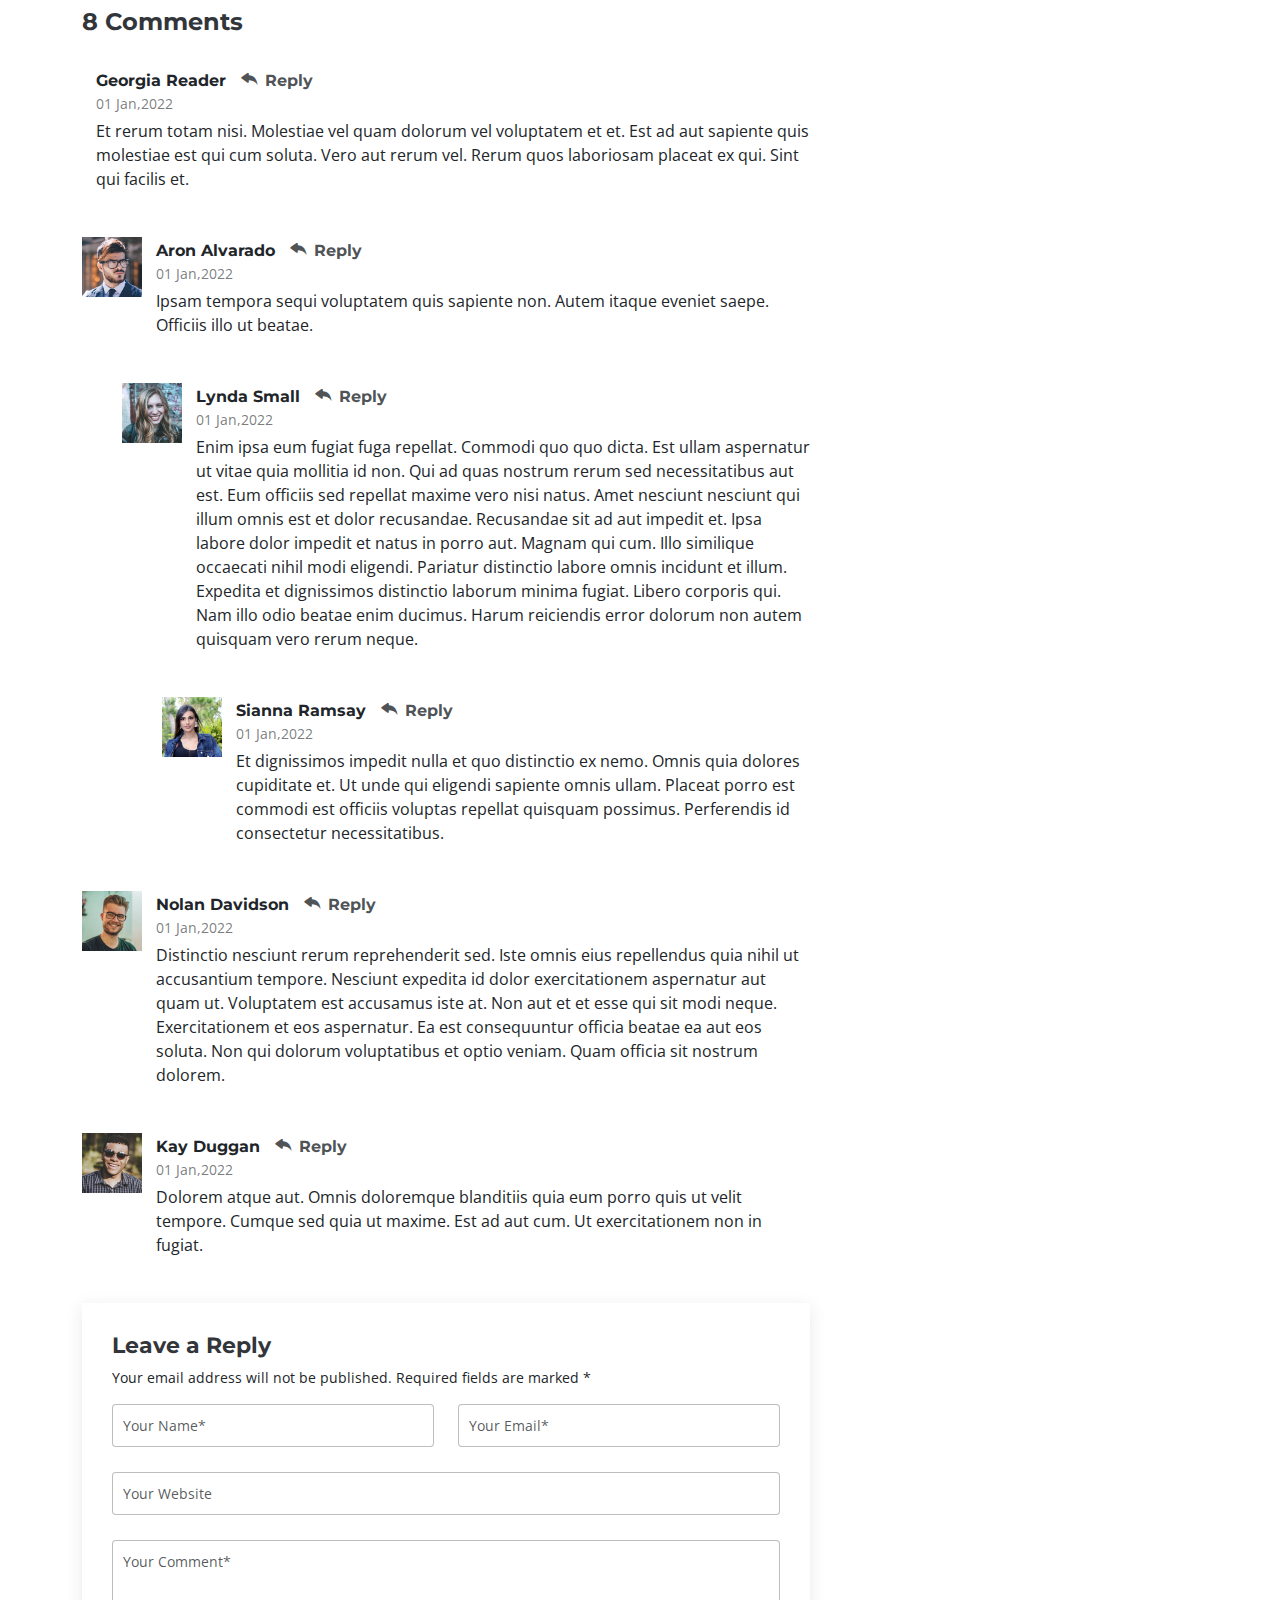
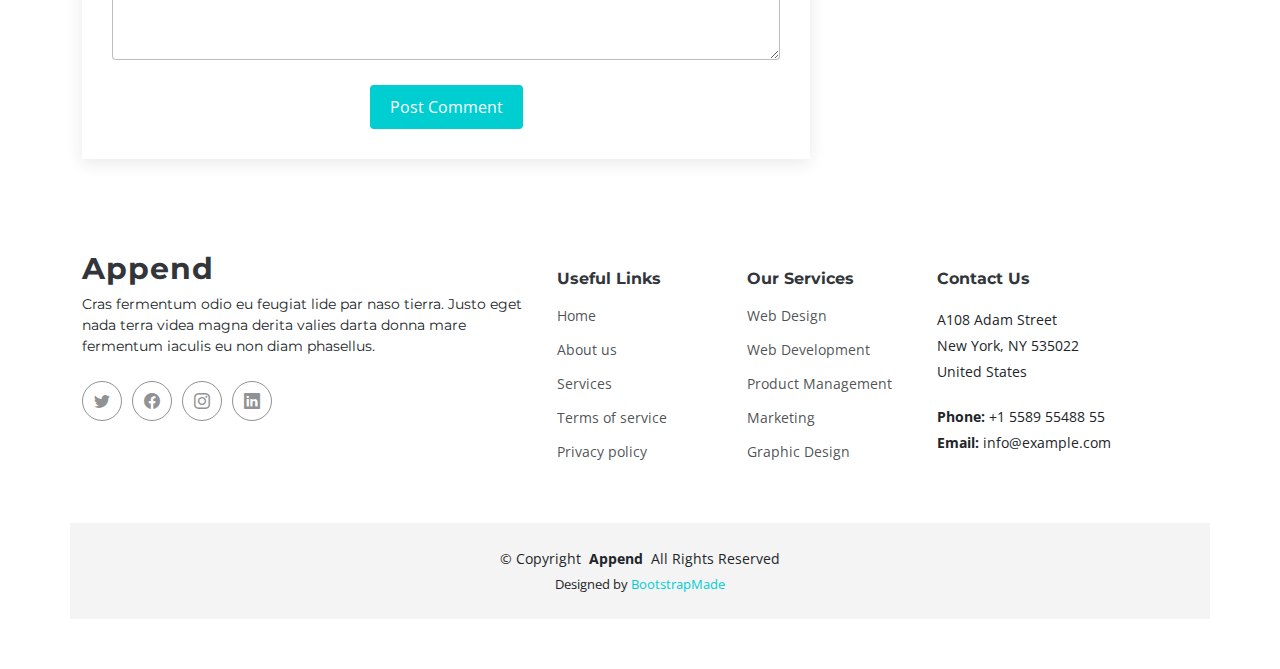
==== commit d3ecd803: "Changes 07" ====
--- a/blog-details.html
+++ b/blog-details.html
@@ -436,7 +436,7 @@
   </main>
 
   <!-- ======= Footer ======= -->
-  <footer id="footer" class="footer">
+  <footer id="footer" class="footer2">
 
     <div class="container footer-top">
       <div class="row gy-4">
--- a/assets/css/main.css
+++ b/assets/css/main.css
@@ -673,6 +673,123 @@
 /*--------------------------------------------------------------
 # Footer
 --------------------------------------------------------------*/
+.footer2 {
+  --background-color: #FFFFFF;
+  color: var(--default-color);
+  background-color: var(--background-color);
+  font-size: 14px;
+  padding-bottom: 50px;
+}
+
+.footer2 .footer-top {
+  padding-top: 50px;
+}
+
+.footer2 .footer-about .logo {
+  line-height: 0;
+  margin-bottom: 25px;
+}
+
+.footer2 .footer-about .logo img {
+  max-height: 40px;
+  margin-right: 6px;
+}
+
+.footer2 .footer-about .logo span {
+  color: var(--secondary-color);
+  font-size: 30px;
+  font-weight: 700;
+  letter-spacing: 1px;
+  font-family: var(--heading-font);
+}
+
+.footer2 .footer-about p {
+  font-size: 14px;
+  font-family: var(--heading-font);
+}
+
+.footer2 .social-links a {
+  display: flex;
+  align-items: center;
+  justify-content: center;
+  width: 40px;
+  height: 40px;
+  border-radius: 50%;
+  border: 1px solid rgba(var(--default-color-rgb), 0.5);
+  font-size: 16px;
+  color: rgba(var(--default-color-rgb), 0.5);
+  margin-right: 10px;
+  transition: 0.3s;
+}
+
+.footer2 .social-links a:hover {
+  color: var(--primary-color);
+  border-color: var(--primary-color);
+}
+
+.footer2 h4 {
+  color: var(--secondary-color);
+  font-size: 16px;
+  font-weight: bold;
+  position: relative;
+  padding-bottom: 12px;
+}
+
+.footer2 .footer-links {
+  margin-bottom: 30px;
+}
+
+.footer2 .footer-links ul {
+  list-style: none;
+  padding: 0;
+  margin: 0;
+}
+
+.footer2 .footer-links ul i {
+  padding-right: 2px;
+  font-size: 12px;
+  line-height: 0;
+}
+
+.footer2 .footer-links ul li {
+  padding: 10px 0;
+  display: flex;
+  align-items: center;
+}
+
+.footer2 .footer-links ul li:first-child {
+  padding-top: 0;
+}
+
+.footer2 .footer-links ul a {
+  color: rgba(var(--default-color-rgb), 0.8);
+  display: inline-block;
+  line-height: 1;
+}
+
+.footer2 .footer-links ul a:hover {
+  color: var(--primary-color);
+}
+
+.footer2 .footer-contact p {
+  margin-bottom: 5px;
+}
+
+.footer2 .copyright {
+  padding-top: 25px;
+  padding-bottom: 25px;
+  background-color: rgba(var(--default-color-rgb), 0.05);
+}
+
+.footer2 .copyright p {
+  margin-bottom: 0;
+}
+
+.footer2 .credits {
+  margin-top: 6px;
+  font-size: 13px;
+}
+
 .footer {
   --background-color: #f4f4f4;
   color: var(--default-color);
@@ -789,7 +906,6 @@
   margin-top: 6px;
   font-size: 13px;
 }
-
 /*--------------------------------------------------------------
 # Home Page
 --------------------------------------------------------------*/
